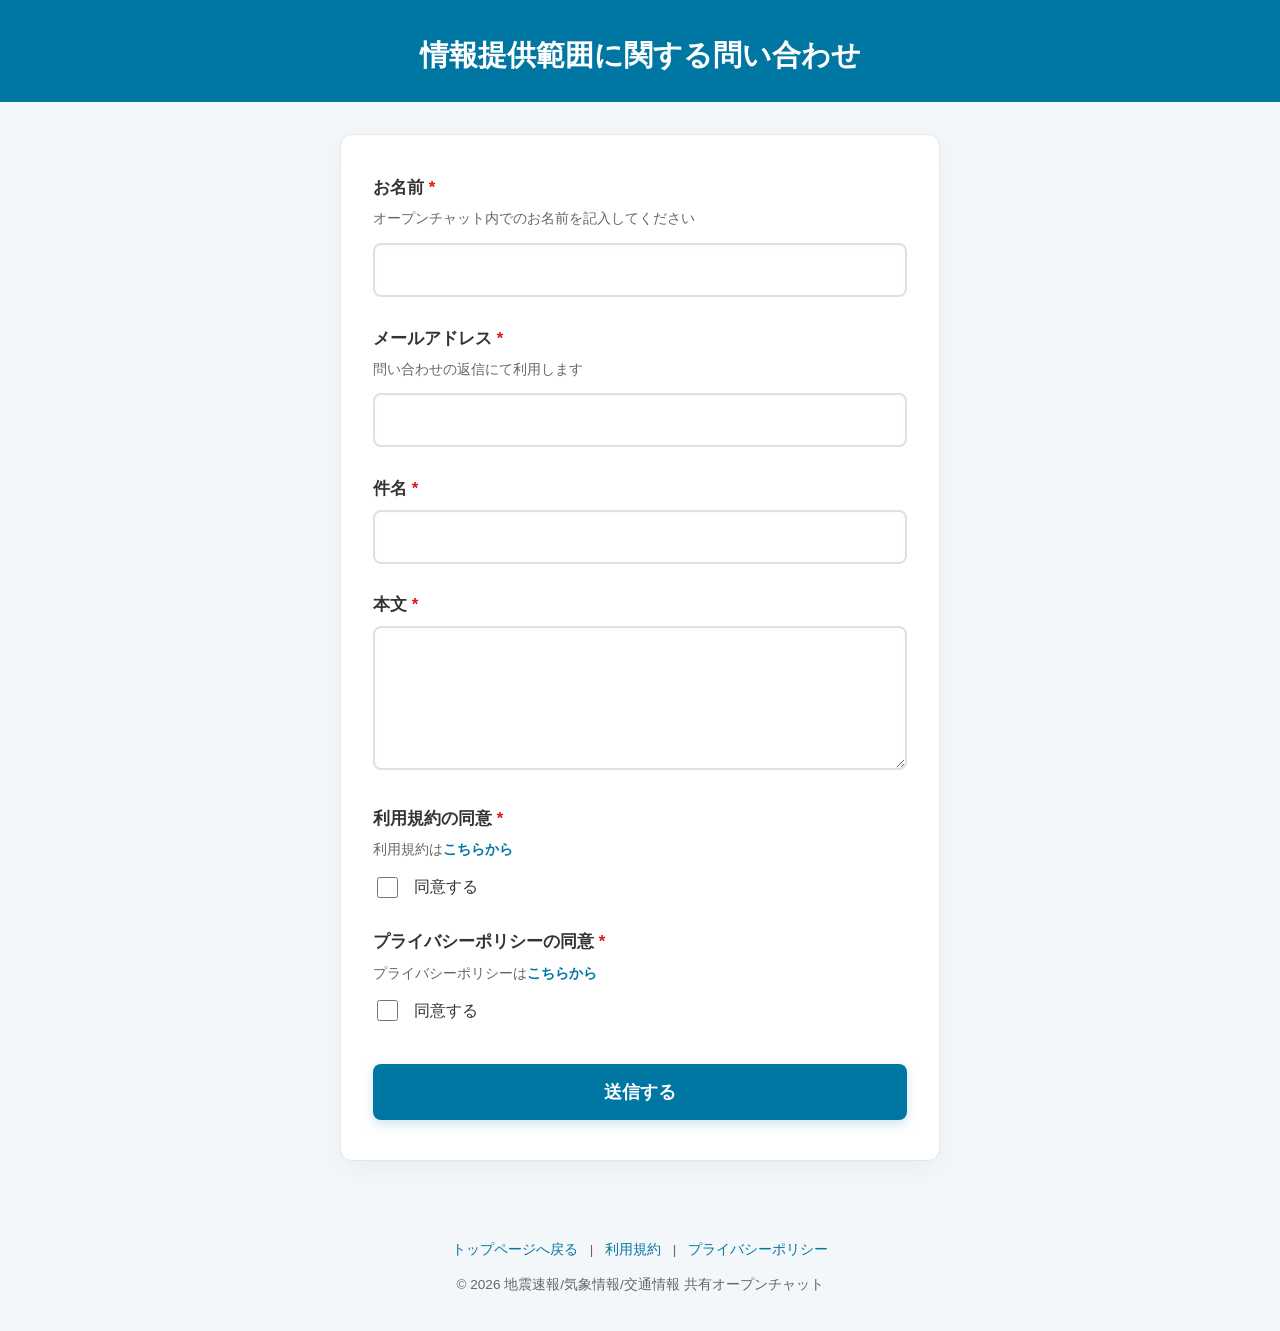
==== contact.html @ 50d8e19d "Create contact.html" ====
<!DOCTYPE html>
<html lang="ja">
<head>
    <meta charset="UTF-8">
    <meta name="viewport" content="width=device-width, initial-scale=1.0">
    <title>情報提供範囲に関する問い合わせ | オープンチャット</title>
    <style>
        :root {
            --primary-color: #0076a3;
            --primary-dark: #005f85;
            --bg-color: #f4f7f9;
            --text-color: #333;
            --error-color: #df1414;
            --input-bg: #fff;
            --input-border: #dbe2e6;
            --input-focus-shadow: rgba(0, 118, 163, 0.15);
        }

        @keyframes fadeIn {
            from { opacity: 0; transform: translateY(15px); }
            to { opacity: 1; transform: translateY(0); }
        }

        body {
            font-family: 'Helvetica Neue', Arial, 'Hiragino Kaku Gothic ProN', 'Hiragino Sans', Meiryo, sans-serif;
            background-color: var(--bg-color);
            color: var(--text-color);
            line-height: 1.6;
            margin: 0;
            padding: 0;
        }

        header {
            background-color: var(--primary-color);
            color: #fff;
            text-align: center;
            padding: 2rem 1rem 1.5rem 1rem;
            animation: fadeIn 0.6s ease-out forwards;
        }

        header h1 {
            margin: 0;
            font-size: 1.8rem;
        }

        main {
            max-width: 600px;
            margin: 2rem auto;
            padding: 0 1rem;
            animation: fadeIn 0.8s ease-out forwards;
        }

        .form-container {
            background: #fff;
            border-radius: 12px;
            box-shadow: 0 8px 24px rgba(0, 0, 0, 0.04);
            padding: 2.5rem 2rem;
            border: 1px solid #e1e8ed;
        }

        .form-group {
            margin-bottom: 1.8rem;
            position: relative;
        }

        .form-group label {
            display: block;
            font-weight: bold;
            margin-bottom: 0.4rem;
            font-size: 1.05rem;
        }

        .required::after {
            content: " *";
            color: var(--error-color);
        }

        .form-group p {
            margin: 0 0 0.8rem 0;
            font-size: 0.85rem;
            color: #666;
        }

        /* 独自デザインの入力BOX */
        .custom-input {
            width: 100%;
            padding: 1rem 1.2rem;
            border: 2px solid var(--input-border);
            border-radius: 8px;
            box-sizing: border-box;
            font-size: 1rem;
            background-color: var(--input-bg);
            color: var(--text-color);
            box-shadow: inset 0 2px 4px rgba(0, 0, 0, 0.02);
            transition: all 0.3s cubic-bezier(0.4, 0, 0.2, 1);
            outline: none;
            -webkit-appearance: none;
            appearance: none;
        }

        /* フォーカス時の洗練されたアニメーション */
        .custom-input:focus {
            border-color: var(--primary-color);
            box-shadow: 0 0 0 4px var(--input-focus-shadow), inset 0 2px 4px rgba(0, 0, 0, 0.02);
            background-color: #fff;
        }

        textarea.custom-input {
            resize: vertical;
            min-height: 120px;
        }

        /* 独自デザインのエラーメッセージ */
        .error-message {
            color: var(--error-color);
            font-size: 0.85rem;
            margin-top: 0.4rem;
            display: none;
            font-weight: bold;
            animation: fadeIn 0.3s ease-out;
        }

        /* チェックボックスの独自カスタム */
        .checkbox-group {
            display: flex;
            align-items: center;
            gap: 0.8rem;
            margin-top: 0.8rem;
            cursor: pointer;
        }

        .checkbox-group input[type="checkbox"] {
            width: 1.3rem;
            height: 1.3rem;
            cursor: pointer;
            accent-color: var(--primary-color);
        }

        .checkbox-group label {
            margin-bottom: 0;
            font-weight: normal;
            cursor: pointer;
            font-size: 1rem;
        }

        .form-links a {
            color: var(--primary-color);
            text-decoration: none;
            font-weight: bold;
        }

        .form-links a:hover {
            text-decoration: underline;
        }

        .submit-btn {
            display: block;
            width: 100%;
            background-color: var(--primary-color);
            color: #fff;
            border: none;
            padding: 1rem;
            border-radius: 8px;
            font-size: 1.1rem;
            font-weight: bold;
            cursor: pointer;
            transition: all 0.3s ease;
            margin-top: 2.5rem;
            box-shadow: 0 4px 12px rgba(0, 118, 163, 0.2);
        }

        .submit-btn:hover {
            background-color: var(--primary-dark);
            transform: translateY(-2px);
            box-shadow: 0 6px 20px rgba(0, 118, 163, 0.3);
        }

        footer {
            text-align: center;
            margin-top: 3rem;
            padding: 1rem;
            font-size: 0.85rem;
            color: #666;
            animation: fadeIn 1s ease-out forwards;
        }

        footer a {
            color: var(--primary-color);
            text-decoration: none;
            margin: 0 0.5rem;
        }
    </style>
</head>
<body>

    <header>
        <h1>情報提供範囲に関する問い合わせ</h1>
    </header>

    <main>
        <div class="form-container">
            <form id="contactForm" action="https://script.google.com/macros/s/AKfycbyzk7RJqf5XM2K514t_kD7pbI22QNF2aMkJTFW-8ebCQ4kGfhugtFPFhc7dHnxDZLrE/exec" method="POST" novalidate>
                
                <div class="form-group">
                    <label for="name" class="required">お名前</label>
                    <p>オープンチャット内でのお名前を記入してください</p>
                    <input type="text" id="name" name="entry.1214407863" class="custom-input" required>
                    <div class="error-message" id="nameError">お名前を入力してください</div>
                </div>

                <div class="form-group">
                    <label for="email" class="required">メールアドレス</label>
                    <p>問い合わせの返信にて利用します</p>
                    <input type="email" id="email" name="entry.1053720767" class="custom-input" required>
                    <div class="error-message" id="emailError">正しいメールアドレスを入力してください</div>
                </div>

                <div class="form-group">
                    <label for="subject" class="required">件名</label>
                    <input type="text" id="subject" name="entry.1127828528" class="custom-input" required>
                    <div class="error-message" id="subjectError">件名を入力してください</div>
                </div>

                <div class="form-group">
                    <label for="message" class="required">本文</label>
                    <textarea id="message" name="entry.815164551" class="custom-input" rows="6" required></textarea>
                    <div class="error-message" id="messageError">本文を入力してください</div>
                </div>

                <div class="form-group">
                    <label class="required">利用規約の同意</label>
                    <p class="form-links">利用規約は<a href="terms" target="_blank">こちらから</a></p>
                    <div class="checkbox-group">
                        <input type="checkbox" id="terms_agree" name="entry.2059918168" value="同意する" required>
                        <label for="terms_agree">同意する</label>
                    </div>
                    <div class="error-message" id="termsError">利用規約への同意が必要です</div>
                </div>

                <div class="form-group">
                    <label class="required">プライバシーポリシーの同意</label>
                    <p class="form-links">プライバシーポリシーは<a href="privacy" target="_blank">こちらから</a></p>
                    <div class="checkbox-group">
                        <input type="checkbox" id="privacy_agree" name="entry.995520974" value="同意する" required>
                        <label for="privacy_agree">同意する</label>
                    </div>
                    <div class="error-message" id="privacyError">プライバシーポリシーへの同意が必要です</div>
                </div>

                <button type="submit" class="submit-btn">送信する</button>
            </form>
        </div>
    </main>

    <footer>
        <p>
            <a href="index">トップページへ戻る</a> | 
            <a href="terms">利用規約</a> | 
            <a href="privacy">プライバシーポリシー</a>
        </p>
        <p>&copy; 2026 地震速報/気象情報/交通情報 共有オープンチャット</p>
    </footer>

    <script>
        const form = document.getElementById('contactForm');
        const emailRegex = /^[a-zA-Z0-9._%+-]+@[a-zA-Z0-9.-]+\.[a-zA-Z]{2,}$/;

        form.addEventListener('submit', function(event) {
            let isValid = true;

            form.querySelectorAll('[required]').forEach(input => {
                const errorDiv = input.closest('.form-group').querySelector('.error-message');
                
                if (input.type === 'checkbox') {
                    if (!input.checked) {
                        errorDiv.style.display = 'block';
                        isValid = false;
                    } else {
                        errorDiv.style.display = 'none';
                    }
                } else if (input.id === 'email') {
                    if (!emailRegex.test(input.value.trim())) {
                        errorDiv.style.display = 'block';
                        isValid = false;
                    } else {
                        errorDiv.style.display = 'none';
                    }
                } else {
                    if (input.value.trim() === '') {
                        errorDiv.style.display = 'block';
                        isValid = false;
                    } else {
                        errorDiv.style.display = 'none';
                    }
                }
            });

            if (!isValid) {
                event.preventDefault();
            }
        });

        form.querySelectorAll('[required]').forEach(input => {
            input.addEventListener('input', function() {
                const errorDiv = input.closest('.form-group').querySelector('.error-message');
                if (input.type === 'checkbox' && input.checked) {
                    errorDiv.style.display = 'none';
                } else if (input.id === 'email') {
                    if (emailRegex.test(input.value.trim())) {
                        errorDiv.style.display = 'none';
                    }
                } else {
                    if (input.value.trim() !== '') {
                        errorDiv.style.display = 'none';
                    }
                }
            });
        });
    </script>
</body>
</html>
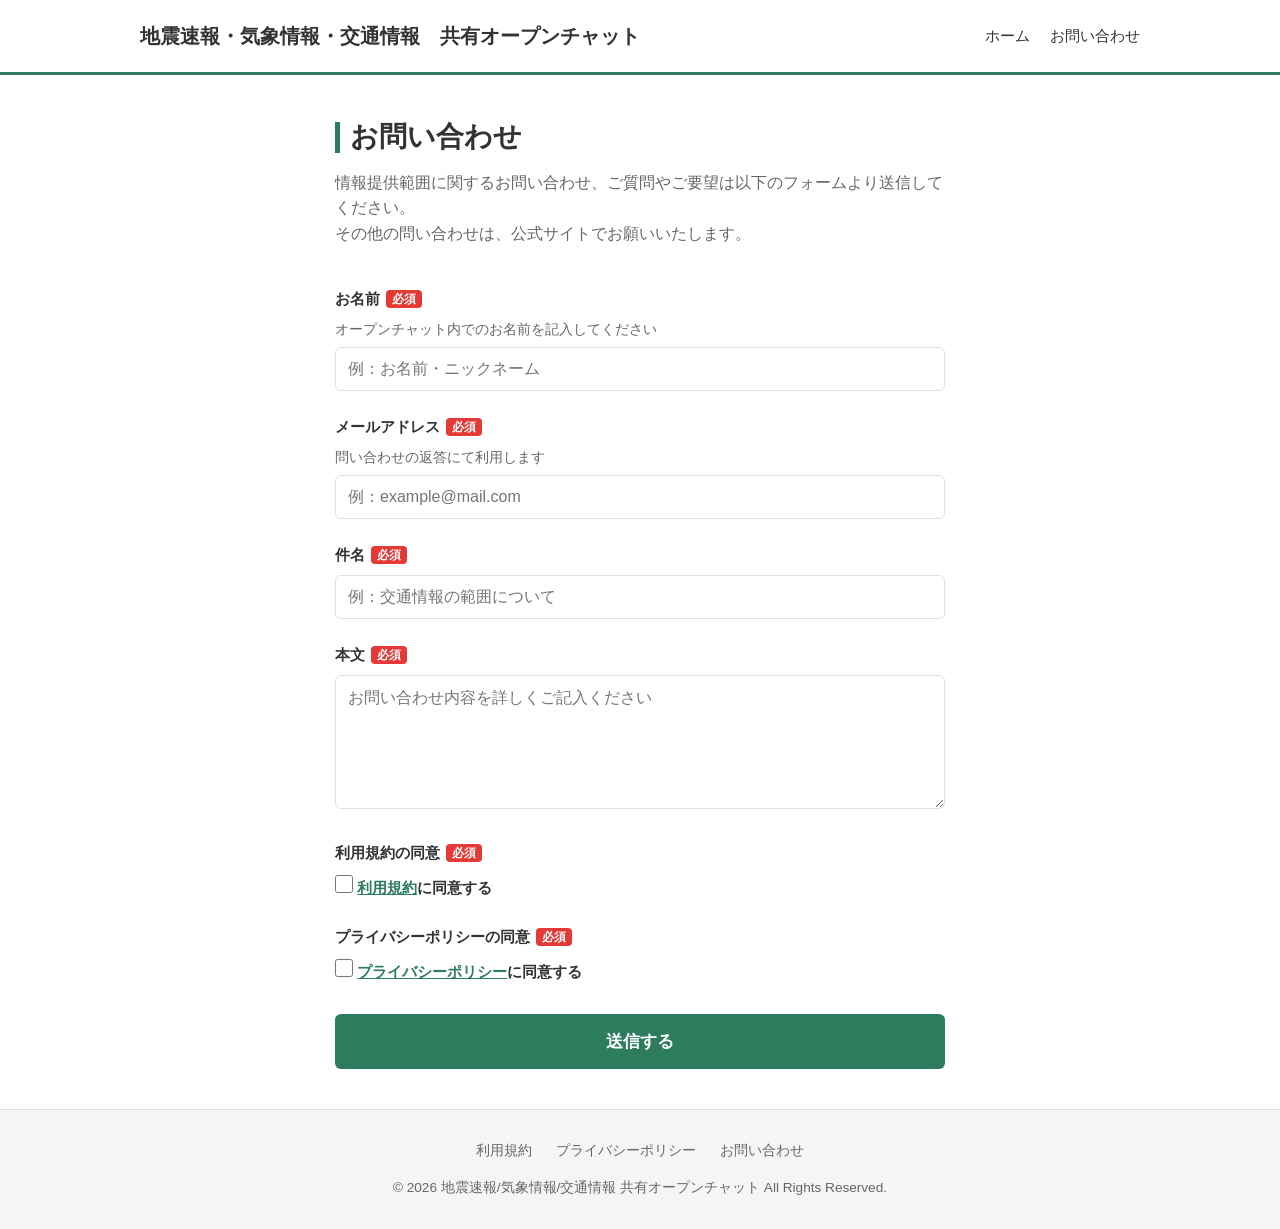
==== commit 5ca51fc9: "Create contact.html" ====
--- a/contact.html
+++ b/contact.html
@@ -1,321 +1,228 @@
 <!DOCTYPE html>
 <html lang="ja">
 <head>
-    <meta charset="UTF-8">
-    <meta name="viewport" content="width=device-width, initial-scale=1.0">
-    <title>情報提供範囲に関する問い合わせ | オープンチャット</title>
-    <style>
-        :root {
-            --primary-color: #0076a3;
-            --primary-dark: #005f85;
-            --bg-color: #f4f7f9;
-            --text-color: #333;
-            --error-color: #df1414;
-            --input-bg: #fff;
-            --input-border: #dbe2e6;
-            --input-focus-shadow: rgba(0, 118, 163, 0.15);
-        }
-
-        @keyframes fadeIn {
-            from { opacity: 0; transform: translateY(15px); }
-            to { opacity: 1; transform: translateY(0); }
-        }
-
-        body {
-            font-family: 'Helvetica Neue', Arial, 'Hiragino Kaku Gothic ProN', 'Hiragino Sans', Meiryo, sans-serif;
-            background-color: var(--bg-color);
-            color: var(--text-color);
-            line-height: 1.6;
-            margin: 0;
-            padding: 0;
-        }
-
-        header {
-            background-color: var(--primary-color);
-            color: #fff;
-            text-align: center;
-            padding: 2rem 1rem 1.5rem 1rem;
-            animation: fadeIn 0.6s ease-out forwards;
-        }
-
-        header h1 {
-            margin: 0;
-            font-size: 1.8rem;
-        }
-
-        main {
-            max-width: 600px;
-            margin: 2rem auto;
-            padding: 0 1rem;
-            animation: fadeIn 0.8s ease-out forwards;
-        }
-
-        .form-container {
-            background: #fff;
-            border-radius: 12px;
-            box-shadow: 0 8px 24px rgba(0, 0, 0, 0.04);
-            padding: 2.5rem 2rem;
-            border: 1px solid #e1e8ed;
-        }
-
-        .form-group {
-            margin-bottom: 1.8rem;
-            position: relative;
-        }
-
-        .form-group label {
-            display: block;
-            font-weight: bold;
-            margin-bottom: 0.4rem;
-            font-size: 1.05rem;
-        }
-
-        .required::after {
-            content: " *";
-            color: var(--error-color);
-        }
-
-        .form-group p {
-            margin: 0 0 0.8rem 0;
-            font-size: 0.85rem;
-            color: #666;
-        }
-
-        /* 独自デザインの入力BOX */
-        .custom-input {
-            width: 100%;
-            padding: 1rem 1.2rem;
-            border: 2px solid var(--input-border);
-            border-radius: 8px;
-            box-sizing: border-box;
-            font-size: 1rem;
-            background-color: var(--input-bg);
-            color: var(--text-color);
-            box-shadow: inset 0 2px 4px rgba(0, 0, 0, 0.02);
-            transition: all 0.3s cubic-bezier(0.4, 0, 0.2, 1);
-            outline: none;
-            -webkit-appearance: none;
-            appearance: none;
-        }
-
-        /* フォーカス時の洗練されたアニメーション */
-        .custom-input:focus {
-            border-color: var(--primary-color);
-            box-shadow: 0 0 0 4px var(--input-focus-shadow), inset 0 2px 4px rgba(0, 0, 0, 0.02);
-            background-color: #fff;
-        }
-
-        textarea.custom-input {
-            resize: vertical;
-            min-height: 120px;
-        }
-
-        /* 独自デザインのエラーメッセージ */
-        .error-message {
-            color: var(--error-color);
-            font-size: 0.85rem;
-            margin-top: 0.4rem;
-            display: none;
-            font-weight: bold;
-            animation: fadeIn 0.3s ease-out;
-        }
-
-        /* チェックボックスの独自カスタム */
-        .checkbox-group {
-            display: flex;
-            align-items: center;
-            gap: 0.8rem;
-            margin-top: 0.8rem;
-            cursor: pointer;
-        }
-
-        .checkbox-group input[type="checkbox"] {
-            width: 1.3rem;
-            height: 1.3rem;
-            cursor: pointer;
-            accent-color: var(--primary-color);
-        }
-
-        .checkbox-group label {
-            margin-bottom: 0;
-            font-weight: normal;
-            cursor: pointer;
-            font-size: 1rem;
-        }
-
-        .form-links a {
-            color: var(--primary-color);
-            text-decoration: none;
-            font-weight: bold;
-        }
-
-        .form-links a:hover {
-            text-decoration: underline;
-        }
-
-        .submit-btn {
-            display: block;
-            width: 100%;
-            background-color: var(--primary-color);
-            color: #fff;
-            border: none;
-            padding: 1rem;
-            border-radius: 8px;
-            font-size: 1.1rem;
-            font-weight: bold;
-            cursor: pointer;
-            transition: all 0.3s ease;
-            margin-top: 2.5rem;
-            box-shadow: 0 4px 12px rgba(0, 118, 163, 0.2);
-        }
-
-        .submit-btn:hover {
-            background-color: var(--primary-dark);
-            transform: translateY(-2px);
-            box-shadow: 0 6px 20px rgba(0, 118, 163, 0.3);
-        }
-
-        footer {
-            text-align: center;
-            margin-top: 3rem;
-            padding: 1rem;
-            font-size: 0.85rem;
-            color: #666;
-            animation: fadeIn 1s ease-out forwards;
-        }
-
-        footer a {
-            color: var(--primary-color);
-            text-decoration: none;
-            margin: 0 0.5rem;
-        }
-    </style>
+  <meta charset="UTF-8">
+  <meta name="viewport" content="width=device-width, initial-scale=1.0">
+  <title>お問い合わせ | 地震速報・気象情報・交通情報　共有オープンチャット</title>
+  <link rel="stylesheet" href="style.css">
+  <style>
+    .form-group {
+      margin-bottom: 24px;
+    }
+    .form-group label {
+      display: block;
+      font-weight: bold;
+      margin-bottom: 8px;
+      font-size: 0.95rem;
+    }
+    .required-badge {
+      background-color: #e53935;
+      color: #fff;
+      font-size: 0.75rem;
+      padding: 2px 6px;
+      border-radius: 4px;
+      margin-left: 6px;
+      vertical-align: middle;
+    }
+    .form-group input[type="text"],
+    .form-group input[type="email"],
+    .form-group textarea {
+      width: 100%;
+      padding: 12px;
+      border: 1px solid var(--border-color);
+      border-radius: 6px;
+      font-size: 1rem;
+      font-family: inherit;
+      transition: border-color 0.3s;
+    }
+    .form-group input:focus,
+    .form-group textarea:focus {
+      outline: none;
+      border-color: var(--primary-color);
+    }
+    
+    /* チェックボックス用のスタイル */
+    .checkbox-group {
+      display: flex;
+      align-items: flex-start;
+      gap: 10px;
+      cursor: pointer;
+      user-select: none;
+      margin-top: 8px;
+    }
+    .checkbox-group input[type="checkbox"] {
+      width: 18px;
+      height: 18px;
+      margin-top: 2px;
+      accent-color: var(--primary-color);
+    }
+    .checkbox-text {
+      font-size: 0.95rem;
+      line-height: 1.4;
+    }
+    .checkbox-text a {
+      color: var(--primary-color);
+      text-decoration: underline;
+    }
+
+    .submit-btn {
+      display: block;
+      width: 100%;
+      background-color: var(--primary-color);
+      color: #fff;
+      border: none;
+      padding: 16px;
+      font-size: 1.05rem;
+      font-weight: bold;
+      border-radius: 6px;
+      cursor: pointer;
+      transition: background-color 0.3s, transform 0.2s;
+      margin-top: 30px;
+    }
+    .submit-btn:hover {
+      background-color: var(--primary-hover);
+    }
+    .submit-btn:active {
+      transform: scale(0.99);
+    }
+    .submit-btn:disabled {
+      background-color: #cccccc;
+      cursor: not-allowed;
+    }
+
+    #success-message {
+      display: none;
+      background-color: #e8f5e9;
+      border: 1px solid #c8e6c9;
+      color: #2e7d32;
+      padding: 30px 20px;
+      border-radius: 6px;
+      margin-bottom: 30px;
+      text-align: center;
+      font-weight: bold;
+      animation: fadeIn 0.5s ease;
+    }
+    @keyframes fadeIn {
+      from { opacity: 0; transform: translateY(-10px); }
+      to { opacity: 1; transform: translateY(0); }
+    }
+  </style>
 </head>
 <body>
 
-    <header>
-        <h1>情報提供範囲に関する問い合わせ</h1>
-    </header>
-
-    <main>
-        <div class="form-container">
-            <form id="contactForm" action="https://script.google.com/macros/s/AKfycbyzk7RJqf5XM2K514t_kD7pbI22QNF2aMkJTFW-8ebCQ4kGfhugtFPFhc7dHnxDZLrE/exec" method="POST" novalidate>
-                
-                <div class="form-group">
-                    <label for="name" class="required">お名前</label>
-                    <p>オープンチャット内でのお名前を記入してください</p>
-                    <input type="text" id="name" name="entry.1214407863" class="custom-input" required>
-                    <div class="error-message" id="nameError">お名前を入力してください</div>
-                </div>
-
-                <div class="form-group">
-                    <label for="email" class="required">メールアドレス</label>
-                    <p>問い合わせの返信にて利用します</p>
-                    <input type="email" id="email" name="entry.1053720767" class="custom-input" required>
-                    <div class="error-message" id="emailError">正しいメールアドレスを入力してください</div>
-                </div>
-
-                <div class="form-group">
-                    <label for="subject" class="required">件名</label>
-                    <input type="text" id="subject" name="entry.1127828528" class="custom-input" required>
-                    <div class="error-message" id="subjectError">件名を入力してください</div>
-                </div>
-
-                <div class="form-group">
-                    <label for="message" class="required">本文</label>
-                    <textarea id="message" name="entry.815164551" class="custom-input" rows="6" required></textarea>
-                    <div class="error-message" id="messageError">本文を入力してください</div>
-                </div>
-
-                <div class="form-group">
-                    <label class="required">利用規約の同意</label>
-                    <p class="form-links">利用規約は<a href="terms" target="_blank">こちらから</a></p>
-                    <div class="checkbox-group">
-                        <input type="checkbox" id="terms_agree" name="entry.2059918168" value="同意する" required>
-                        <label for="terms_agree">同意する</label>
-                    </div>
-                    <div class="error-message" id="termsError">利用規約への同意が必要です</div>
-                </div>
-
-                <div class="form-group">
-                    <label class="required">プライバシーポリシーの同意</label>
-                    <p class="form-links">プライバシーポリシーは<a href="privacy" target="_blank">こちらから</a></p>
-                    <div class="checkbox-group">
-                        <input type="checkbox" id="privacy_agree" name="entry.995520974" value="同意する" required>
-                        <label for="privacy_agree">同意する</label>
-                    </div>
-                    <div class="error-message" id="privacyError">プライバシーポリシーへの同意が必要です</div>
-                </div>
-
-                <button type="submit" class="submit-btn">送信する</button>
-            </form>
-        </div>
-    </main>
-
-    <footer>
-        <p>
-            <a href="index">トップページへ戻る</a> | 
-            <a href="terms">利用規約</a> | 
-            <a href="privacy">プライバシーポリシー</a>
-        </p>
-        <p>&copy; 2026 地震速報/気象情報/交通情報 共有オープンチャット</p>
-    </footer>
-
-    <script>
-        const form = document.getElementById('contactForm');
-        const emailRegex = /^[a-zA-Z0-9._%+-]+@[a-zA-Z0-9.-]+\.[a-zA-Z]{2,}$/;
-
-        form.addEventListener('submit', function(event) {
-            let isValid = true;
-
-            form.querySelectorAll('[required]').forEach(input => {
-                const errorDiv = input.closest('.form-group').querySelector('.error-message');
-                
-                if (input.type === 'checkbox') {
-                    if (!input.checked) {
-                        errorDiv.style.display = 'block';
-                        isValid = false;
-                    } else {
-                        errorDiv.style.display = 'none';
-                    }
-                } else if (input.id === 'email') {
-                    if (!emailRegex.test(input.value.trim())) {
-                        errorDiv.style.display = 'block';
-                        isValid = false;
-                    } else {
-                        errorDiv.style.display = 'none';
-                    }
-                } else {
-                    if (input.value.trim() === '') {
-                        errorDiv.style.display = 'block';
-                        isValid = false;
-                    } else {
-                        errorDiv.style.display = 'none';
-                    }
-                }
-            });
-
-            if (!isValid) {
-                event.preventDefault();
-            }
-        });
-
-        form.querySelectorAll('[required]').forEach(input => {
-            input.addEventListener('input', function() {
-                const errorDiv = input.closest('.form-group').querySelector('.error-message');
-                if (input.type === 'checkbox' && input.checked) {
-                    errorDiv.style.display = 'none';
-                } else if (input.id === 'email') {
-                    if (emailRegex.test(input.value.trim())) {
-                        errorDiv.style.display = 'none';
-                    }
-                } else {
-                    if (input.value.trim() !== '') {
-                        errorDiv.style.display = 'none';
-                    }
-                }
-            });
-        });
-    </script>
+  <header>
+    <div class="header-container">
+      <div class="site-title">地震速報・気象情報・交通情報　共有オープンチャット</div>
+      <nav>
+        <ul>
+          <li><a href="index">ホーム</a></li>
+          <li><a href="contact">お問い合わせ</a></li>
+        </ul>
+      </nav>
+    </div>
+  </header>
+
+  <main style="max-width: 650px;">
+    <h1 class="page-title">お問い合わせ</h1>
+    <p class="lead-text">情報提供範囲に関するお問い合わせ、ご質問やご要望は以下のフォームより送信してください。<br>その他の問い合わせは、公式サイトでお願いいたします。</p>
+
+    <div id="success-message">
+      <h2>送信が完了しました</h2>
+      <p style="font-weight: normal; margin-top: 10px;">お問い合わせを受け付けました。ご協力ありがとうございました。</p>
+    </div>
+
+    <form id="contact-form" action="https://docs.google.com/forms/d/e/1FAIpQLSfx-sU3jvD-2AVTs9OxtTDS4RW61oDsr90D9sgQ_CPJQJl56w/formResponse" method="POST">
+      
+      <div class="form-group">
+        <label for="name">お名前<span class="required-badge">必須</span></label>
+        <p style="font-size: 0.85rem; color: var(--text-muted); margin-bottom: 6px;">オープンチャット内でのお名前を記入してください</p>
+        <input type="text" id="name" name="entry.1214407863" required placeholder="例：お名前・ニックネーム">
+      </div>
+
+      <div class="form-group">
+        <label for="email">メールアドレス<span class="required-badge">必須</span></label>
+        <p style="font-size: 0.85rem; color: var(--text-muted); margin-bottom: 6px;">問い合わせの返答にて利用します</p>
+        <input type="email" id="email" name="entry.1053720767" required placeholder="例：example@mail.com">
+      </div>
+
+      <div class="form-group">
+        <label for="subject">件名<span class="required-badge">必須</span></label>
+        <input type="text" id="subject" name="entry.1127828528" required placeholder="例：交通情報の範囲について">
+      </div>
+
+      <div class="form-group">
+        <label for="message">本文<span class="required-badge">必須</span></label>
+        <textarea id="message" name="entry.815164551" rows="6" required placeholder="お問い合わせ内容を詳しくご記入ください"></textarea>
+      </div>
+
+      <div class="form-group">
+        <label>利用規約の同意<span class="required-badge">必須</span></label>
+        <label class="checkbox-group">
+          <input type="checkbox" name="entry.2059918168" value="同意する" required>
+          <span class="checkbox-text"><a href="terms.html" target="_blank">利用規約</a>に同意する</span>
+        </label>
+      </div>
+
+      <div class="form-group">
+        <label>プライバシーポリシーの同意<span class="required-badge">必須</span></label>
+        <label class="checkbox-group">
+          <input type="checkbox" name="entry.995520974" value="同意する" required>
+          <span class="checkbox-text"><a href="privacy.html" target="_blank">プライバシーポリシー</a>に同意する</span>
+        </label>
+      </div>
+
+      <button type="submit" class="submit-btn" id="submit-button">送信する</button>
+    </form>
+  </main>
+
+  <footer>
+    <div class="footer-links">
+      <a href="terms">利用規約</a>
+      <a href="privacy">プライバシーポリシー</a>
+      <a href="contact">お問い合わせ</a>
+    </div>
+    <div class="copyright">
+      &copy; 2026 地震速報/気象情報/交通情報 共有オープンチャット All Rights Reserved.
+    </div>
+  </footer>
+
+  <script>
+    const form = document.getElementById('contact-form');
+    const emailInput = document.getElementById('email');
+    const successMessage = document.getElementById('success-message');
+    const submitButton = document.getElementById('submit-button');
+
+    form.addEventListener('submit', function(e) {
+      e.preventDefault();
+      
+      // メールアドレスの形式チェック（正規表現）
+      const emailPattern = /^[a-zA-Z0-9_.+-]+@[a-zA-Z0-9-]+\.[a-zA-Z0-9-.]+$/;
+      if (!emailPattern.test(emailInput.value)) {
+        alert('有効なメールアドレスの形式で入力してください。');
+        emailInput.focus();
+        return;
+      }
+
+      submitButton.disabled = true;
+      submitButton.innerText = '送信中...';
+
+      const formData = new FormData(form);
+      
+      fetch(form.action, {
+        method: 'POST',
+        body: formData,
+        mode: 'no-cors'
+      }).then(() => {
+        form.style.display = 'none';
+        successMessage.style.display = 'block';
+        window.scrollTo({ top: 0, behavior: 'smooth' });
+      }).catch(error => {
+        alert('送信に失敗しました。お手数ですが、時間をおいて再度お試しください。');
+        submitButton.disabled = false;
+        submitButton.innerText = '送信する';
+      });
+    });
+  </script>
+
 </body>
 </html>
--- a/style.css
+++ b/style.css
@@ -0,0 +1,203 @@
+/* style.css */
+@charset "utf-8";
+
+:root {
+  --primary-color: #2c7c5d; /* 落ち着いた緑 */
+  --primary-hover: #1e563f;
+  --bg-color: #ffffff;
+  --text-color: #333333;
+  --text-muted: #666666;
+  --border-color: #e0e0e0;
+  --box-bg: #f9f9f9;
+}
+
+* {
+  box-sizing: border-box;
+  margin: 0;
+  padding: 0;
+}
+
+body {
+  font-family: "Helvetica Neue", Arial, "Hiragino Kaku Gothic ProN", "Hiragino Sans", Meiryo, sans-serif;
+  background-color: var(--bg-color);
+  color: var(--text-color);
+  line-height: 1.6;
+}
+
+/* ヘッダー */
+header {
+  border-bottom: 3px solid var(--primary-color);
+  padding: 20px;
+  background-color: #fff;
+}
+
+.header-container {
+  max-width: 1000px;
+  margin: 0 auto;
+  display: flex;
+  justify-content: space-between;
+  align-items: center;
+  flex-wrap: wrap;
+}
+
+.site-title {
+  font-size: 1.25rem;
+  font-weight: bold;
+  color: var(--text-color);
+}
+
+/* ナビゲーション */
+nav ul {
+  display: flex;
+  list-style: none;
+  gap: 20px;
+}
+
+nav a {
+  text-decoration: none;
+  color: var(--text-color);
+  font-size: 0.95rem;
+  font-weight: 500;
+  transition: color 0.3s ease;
+}
+
+nav a:hover {
+  color: var(--primary-color);
+}
+
+/* メインコンテンツ */
+main {
+  max-width: 1000px;
+  margin: 0 auto;
+  padding: 40px 20px;
+}
+
+.page-title {
+  font-size: 1.75rem;
+  margin-bottom: 10px;
+  position: relative;
+  padding-left: 15px;
+}
+
+.page-title::before {
+  content: "";
+  position: absolute;
+  left: 0;
+  top: 15%;
+  height: 70%;
+  width: 5px;
+  background-color: var(--primary-color);
+}
+
+.lead-text {
+  color: var(--text-muted);
+  margin-bottom: 40px;
+}
+
+/* BOX形式（リンク一覧） */
+.grid-container {
+  display: grid;
+  grid-template-columns: repeat(auto-fit, minmax(300px, 1fr));
+  gap: 25px;
+  margin-bottom: 60px;
+}
+
+.info-box {
+  display: block;
+  text-decoration: none;
+  color: inherit;
+  background-color: var(--box-bg);
+  border: 1px solid var(--border-color);
+  border-radius: 8px;
+  padding: 25px;
+  position: relative;
+  transition: transform 0.3s ease, box-shadow 0.3s ease, border-color 0.3s ease;
+  cursor: pointer;
+}
+
+/* アニメーション: ホバー/タップ時 */
+.info-box:hover {
+  transform: translateY(-5px);
+  box-shadow: 0 10px 20px rgba(0, 0, 0, 0.05);
+  border-color: var(--primary-color);
+}
+
+/* 準備中のBOX（クリック不可） */
+.info-box.disabled {
+  cursor: not-allowed;
+  opacity: 0.8;
+}
+.info-box.disabled:hover {
+  transform: none;
+  box-shadow: none;
+  border-color: var(--border-color);
+}
+
+.box-title {
+  font-size: 1.2rem;
+  color: var(--primary-color);
+  margin-bottom: 12px;
+  display: flex;
+  align-items: center;
+  gap: 8px;
+}
+
+.info-box.disabled .box-title {
+  color: var(--text-muted);
+}
+
+.box-desc {
+  font-size: 0.95rem;
+  color: var(--text-color);
+}
+
+.status-badge {
+  display: inline-block;
+  font-size: 0.75rem;
+  padding: 3px 8px;
+  border-radius: 4px;
+  background-color: #e0e0e0;
+  color: #666;
+  margin-bottom: 10px;
+  font-weight: bold;
+}
+
+/* フッター */
+footer {
+  background-color: #f5f5f5;
+  color: var(--text-muted);
+  text-align: center;
+  padding: 30px 20px;
+  font-size: 0.85rem;
+  border-top: 1px solid var(--border-color);
+}
+
+footer .footer-links {
+  margin-bottom: 15px;
+}
+
+footer .footer-links a {
+  color: var(--text-muted);
+  text-decoration: none;
+  margin: 0 10px;
+}
+
+footer .footer-links a:hover {
+  text-decoration: underline;
+}
+
+/* レスポンシブ対応 */
+@media (max-width: 600px) {
+  .header-container {
+    flex-direction: column;
+    align-items: flex-start;
+    gap: 15px;
+  }
+  nav ul {
+    width: 100%;
+    justify-content: space-between;
+  }
+  .grid-container {
+    grid-template-columns: 1fr;
+  }
+}
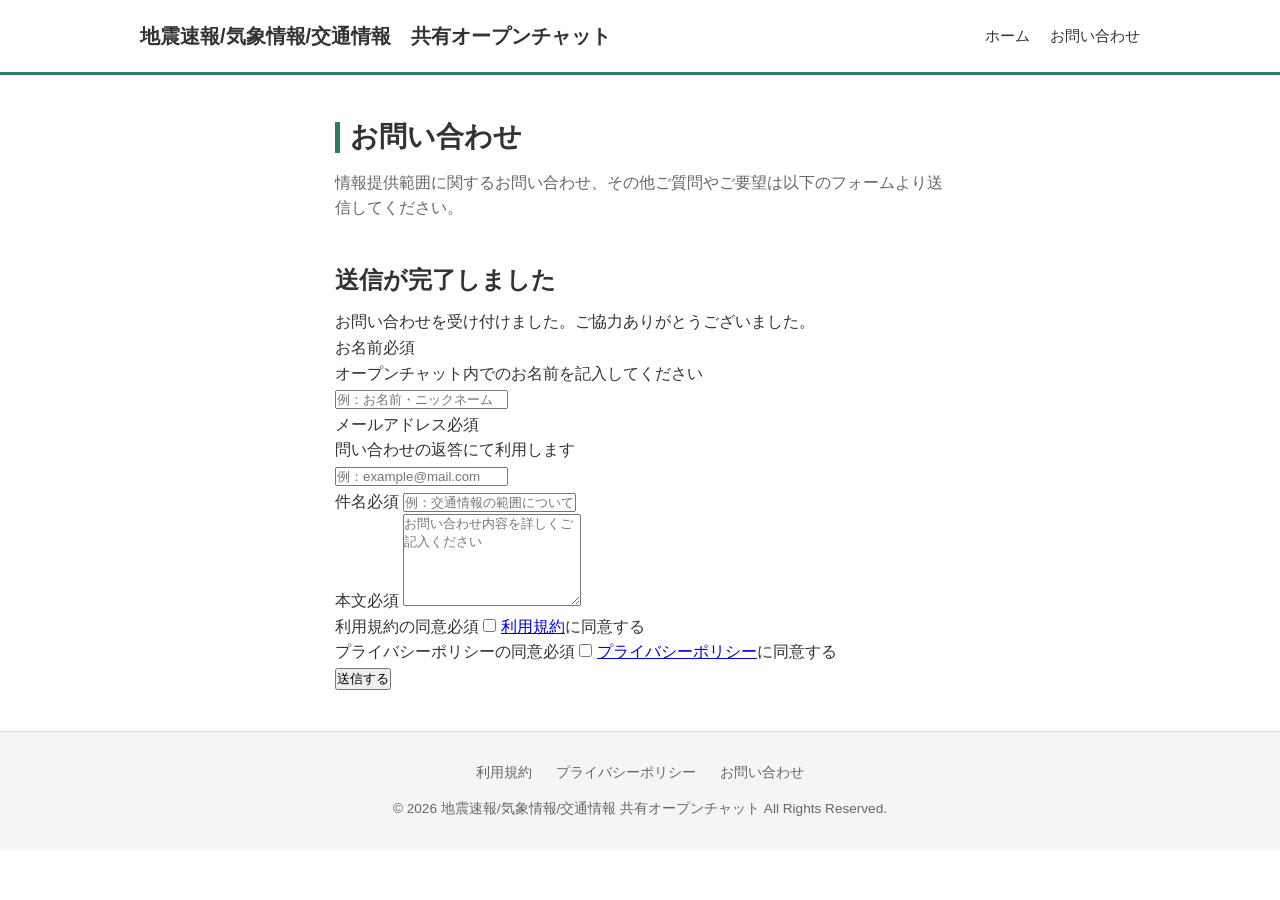
==== commit 675a321d: "Update contact.html" ====
--- a/contact.html
+++ b/contact.html
@@ -3,116 +3,15 @@
 <head>
   <meta charset="UTF-8">
   <meta name="viewport" content="width=device-width, initial-scale=1.0">
-  <title>お問い合わせ | 地震速報・気象情報・交通情報　共有オープンチャット</title>
+  <title>お問い合わせ | 地震速報/気象情報/交通情報　共有オープンチャット</title>
   <link rel="stylesheet" href="style.css">
-  <style>
-    .form-group {
-      margin-bottom: 24px;
-    }
-    .form-group label {
-      display: block;
-      font-weight: bold;
-      margin-bottom: 8px;
-      font-size: 0.95rem;
-    }
-    .required-badge {
-      background-color: #e53935;
-      color: #fff;
-      font-size: 0.75rem;
-      padding: 2px 6px;
-      border-radius: 4px;
-      margin-left: 6px;
-      vertical-align: middle;
-    }
-    .form-group input[type="text"],
-    .form-group input[type="email"],
-    .form-group textarea {
-      width: 100%;
-      padding: 12px;
-      border: 1px solid var(--border-color);
-      border-radius: 6px;
-      font-size: 1rem;
-      font-family: inherit;
-      transition: border-color 0.3s;
-    }
-    .form-group input:focus,
-    .form-group textarea:focus {
-      outline: none;
-      border-color: var(--primary-color);
-    }
-    
-    /* チェックボックス用のスタイル */
-    .checkbox-group {
-      display: flex;
-      align-items: flex-start;
-      gap: 10px;
-      cursor: pointer;
-      user-select: none;
-      margin-top: 8px;
-    }
-    .checkbox-group input[type="checkbox"] {
-      width: 18px;
-      height: 18px;
-      margin-top: 2px;
-      accent-color: var(--primary-color);
-    }
-    .checkbox-text {
-      font-size: 0.95rem;
-      line-height: 1.4;
-    }
-    .checkbox-text a {
-      color: var(--primary-color);
-      text-decoration: underline;
-    }
-
-    .submit-btn {
-      display: block;
-      width: 100%;
-      background-color: var(--primary-color);
-      color: #fff;
-      border: none;
-      padding: 16px;
-      font-size: 1.05rem;
-      font-weight: bold;
-      border-radius: 6px;
-      cursor: pointer;
-      transition: background-color 0.3s, transform 0.2s;
-      margin-top: 30px;
-    }
-    .submit-btn:hover {
-      background-color: var(--primary-hover);
-    }
-    .submit-btn:active {
-      transform: scale(0.99);
-    }
-    .submit-btn:disabled {
-      background-color: #cccccc;
-      cursor: not-allowed;
-    }
-
-    #success-message {
-      display: none;
-      background-color: #e8f5e9;
-      border: 1px solid #c8e6c9;
-      color: #2e7d32;
-      padding: 30px 20px;
-      border-radius: 6px;
-      margin-bottom: 30px;
-      text-align: center;
-      font-weight: bold;
-      animation: fadeIn 0.5s ease;
-    }
-    @keyframes fadeIn {
-      from { opacity: 0; transform: translateY(-10px); }
-      to { opacity: 1; transform: translateY(0); }
-    }
-  </style>
+  <link rel="stylesheet" href="contact.css">
 </head>
 <body>
 
   <header>
     <div class="header-container">
-      <div class="site-title">地震速報・気象情報・交通情報　共有オープンチャット</div>
+      <div class="site-title">地震速報/気象情報/交通情報　共有オープンチャット</div>
       <nav>
         <ul>
           <li><a href="index">ホーム</a></li>
@@ -124,7 +23,7 @@
 
   <main style="max-width: 650px;">
     <h1 class="page-title">お問い合わせ</h1>
-    <p class="lead-text">情報提供範囲に関するお問い合わせ、ご質問やご要望は以下のフォームより送信してください。<br>その他の問い合わせは、公式サイトでお願いいたします。</p>
+    <p class="lead-text">情報提供範囲に関するお問い合わせ、その他ご質問やご要望は以下のフォームより送信してください。</p>
 
     <div id="success-message">
       <h2>送信が完了しました</h2>
@@ -135,13 +34,13 @@
       
       <div class="form-group">
         <label for="name">お名前<span class="required-badge">必須</span></label>
-        <p style="font-size: 0.85rem; color: var(--text-muted); margin-bottom: 6px;">オープンチャット内でのお名前を記入してください</p>
+        <p class="form-help">オープンチャット内でのお名前を記入してください</p>
         <input type="text" id="name" name="entry.1214407863" required placeholder="例：お名前・ニックネーム">
       </div>
 
       <div class="form-group">
         <label for="email">メールアドレス<span class="required-badge">必須</span></label>
-        <p style="font-size: 0.85rem; color: var(--text-muted); margin-bottom: 6px;">問い合わせの返答にて利用します</p>
+        <p class="form-help">問い合わせの返答にて利用します</p>
         <input type="email" id="email" name="entry.1053720767" required placeholder="例：example@mail.com">
       </div>
 
@@ -186,43 +85,7 @@
     </div>
   </footer>
 
-  <script>
-    const form = document.getElementById('contact-form');
-    const emailInput = document.getElementById('email');
-    const successMessage = document.getElementById('success-message');
-    const submitButton = document.getElementById('submit-button');
-
-    form.addEventListener('submit', function(e) {
-      e.preventDefault();
-      
-      // メールアドレスの形式チェック（正規表現）
-      const emailPattern = /^[a-zA-Z0-9_.+-]+@[a-zA-Z0-9-]+\.[a-zA-Z0-9-.]+$/;
-      if (!emailPattern.test(emailInput.value)) {
-        alert('有効なメールアドレスの形式で入力してください。');
-        emailInput.focus();
-        return;
-      }
-
-      submitButton.disabled = true;
-      submitButton.innerText = '送信中...';
-
-      const formData = new FormData(form);
-      
-      fetch(form.action, {
-        method: 'POST',
-        body: formData,
-        mode: 'no-cors'
-      }).then(() => {
-        form.style.display = 'none';
-        successMessage.style.display = 'block';
-        window.scrollTo({ top: 0, behavior: 'smooth' });
-      }).catch(error => {
-        alert('送信に失敗しました。お手数ですが、時間をおいて再度お試しください。');
-        submitButton.disabled = false;
-        submitButton.innerText = '送信する';
-      });
-    });
-  </script>
+  <script src="contact.js"></script>
 
 </body>
 </html>
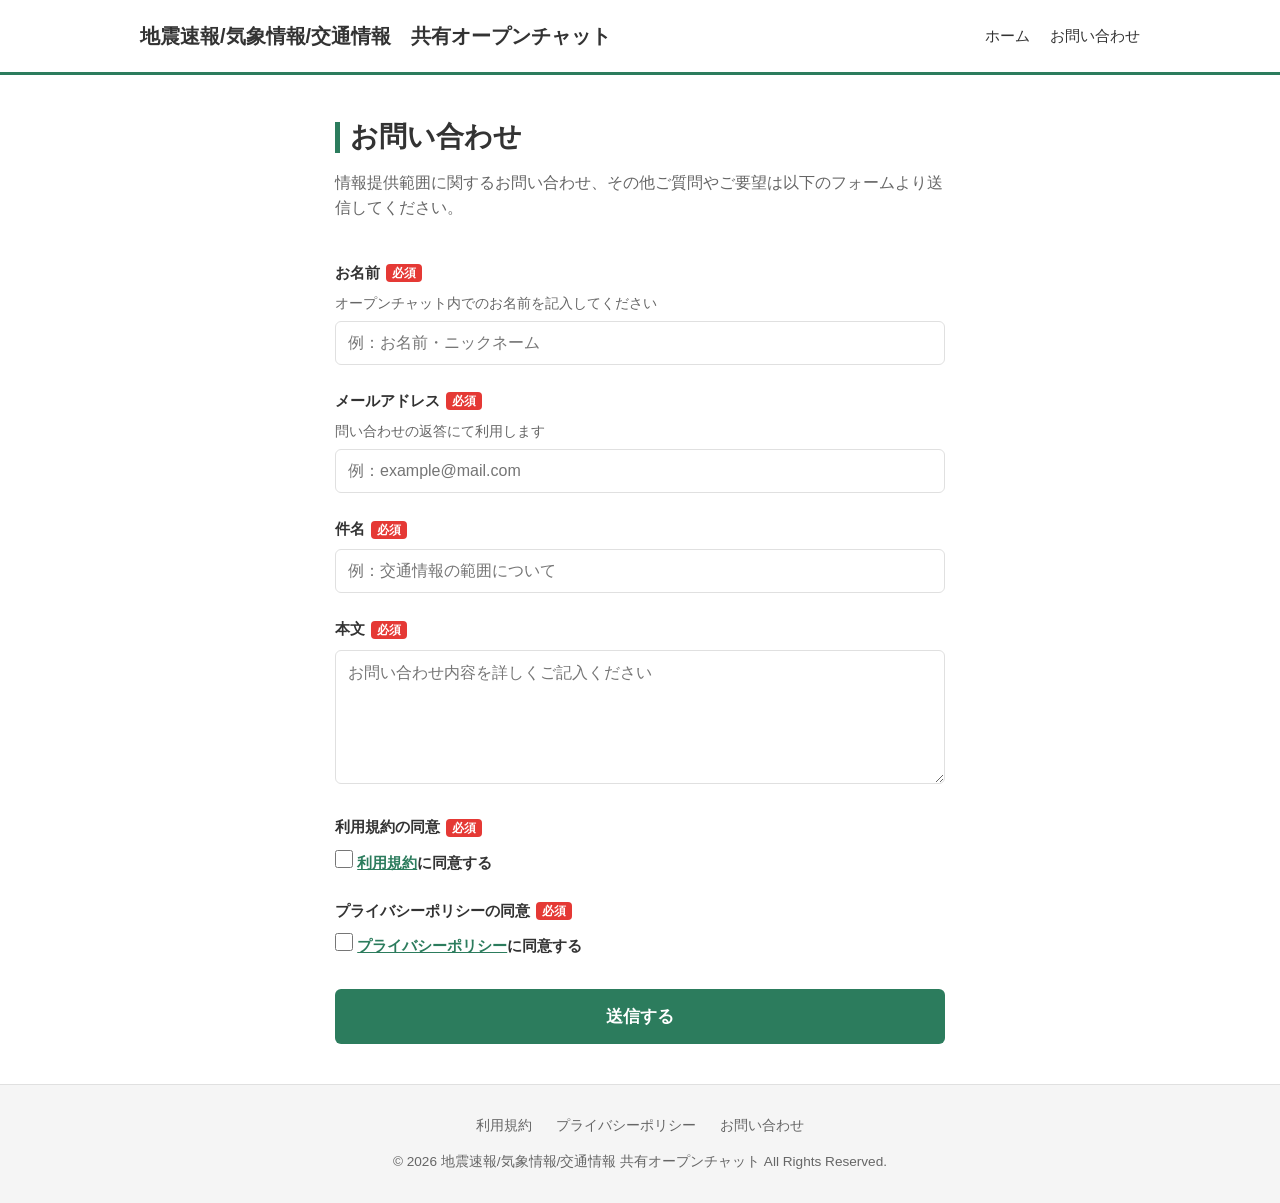
==== commit 42189576: "Update links in contact form to remove file extensions" ====
--- a/contact.html
+++ b/contact.html
@@ -58,7 +58,7 @@
         <label>利用規約の同意<span class="required-badge">必須</span></label>
         <label class="checkbox-group">
           <input type="checkbox" name="entry.2059918168" value="同意する" required>
-          <span class="checkbox-text"><a href="terms.html" target="_blank">利用規約</a>に同意する</span>
+          <span class="checkbox-text"><a href="terms" target="_blank">利用規約</a>に同意する</span>
         </label>
       </div>
 
@@ -66,7 +66,7 @@
         <label>プライバシーポリシーの同意<span class="required-badge">必須</span></label>
         <label class="checkbox-group">
           <input type="checkbox" name="entry.995520974" value="同意する" required>
-          <span class="checkbox-text"><a href="privacy.html" target="_blank">プライバシーポリシー</a>に同意する</span>
+          <span class="checkbox-text"><a href="privacy" target="_blank">プライバシーポリシー</a>に同意する</span>
         </label>
       </div>
 
--- a/contact.css
+++ b/contact.css
@@ -0,0 +1,121 @@
+@charset "utf-8";
+
+.form-group {
+  margin-bottom: 24px;
+}
+
+.form-group label {
+  display: block;
+  font-weight: bold;
+  margin-bottom: 8px;
+  font-size: 0.95rem;
+}
+
+.form-help {
+  font-size: 0.85rem;
+  color: var(--text-muted);
+  margin-bottom: 6px;
+}
+
+.required-badge {
+  background-color: #e53935;
+  color: #fff;
+  font-size: 0.75rem;
+  padding: 2px 6px;
+  border-radius: 4px;
+  margin-left: 6px;
+  vertical-align: middle;
+}
+
+.form-group input[type="text"],
+.form-group input[type="email"],
+.form-group textarea {
+  width: 100%;
+  padding: 12px;
+  border: 1px solid var(--border-color);
+  border-radius: 6px;
+  font-size: 1rem;
+  font-family: inherit;
+  transition: border-color 0.3s;
+}
+
+.form-group input:focus,
+.form-group textarea:focus {
+  outline: none;
+  border-color: var(--primary-color);
+}
+
+/* チェックボックス用のスタイル */
+.checkbox-group {
+  display: flex;
+  align-items: flex-start;
+  gap: 10px;
+  cursor: pointer;
+  user-select: none;
+  margin-top: 8px;
+}
+
+.checkbox-group input[type="checkbox"] {
+  width: 18px;
+  height: 18px;
+  margin-top: 2px;
+  accent-color: var(--primary-color);
+}
+
+.checkbox-text {
+  font-size: 0.95rem;
+  line-height: 1.4;
+}
+
+.checkbox-text a {
+  color: var(--primary-color);
+  text-decoration: underline;
+}
+
+/* 送信ボタン */
+.submit-btn {
+  display: block;
+  width: 100%;
+  background-color: var(--primary-color);
+  color: #fff;
+  border: none;
+  padding: 16px;
+  font-size: 1.05rem;
+  font-weight: bold;
+  border-radius: 6px;
+  cursor: pointer;
+  transition: background-color 0.3s, transform 0.2s;
+  margin-top: 30px;
+}
+
+.submit-btn:hover {
+  background-color: var(--primary-hover);
+}
+
+.submit-btn:active {
+  transform: scale(0.99);
+}
+
+.submit-btn:disabled {
+  background-color: #cccccc;
+  cursor: not-allowed;
+}
+
+/* 送信完了メッセージ */
+#success-message {
+  display: none;
+  background-color: #e8f5e9;
+  border: 1px solid #c8e6c9;
+  color: #2e7d32;
+  padding: 30px 20px;
+  border-radius: 6px;
+  margin-bottom: 30px;
+  text-align: center;
+  font-weight: bold;
+  animation: contactFadeIn 0.5s ease;
+}
+
+@keyframes contactFadeIn {
+  from { opacity: 0; transform: translateY(-10px); }
+  to { opacity: 1; transform: translateY(0); }
+}
